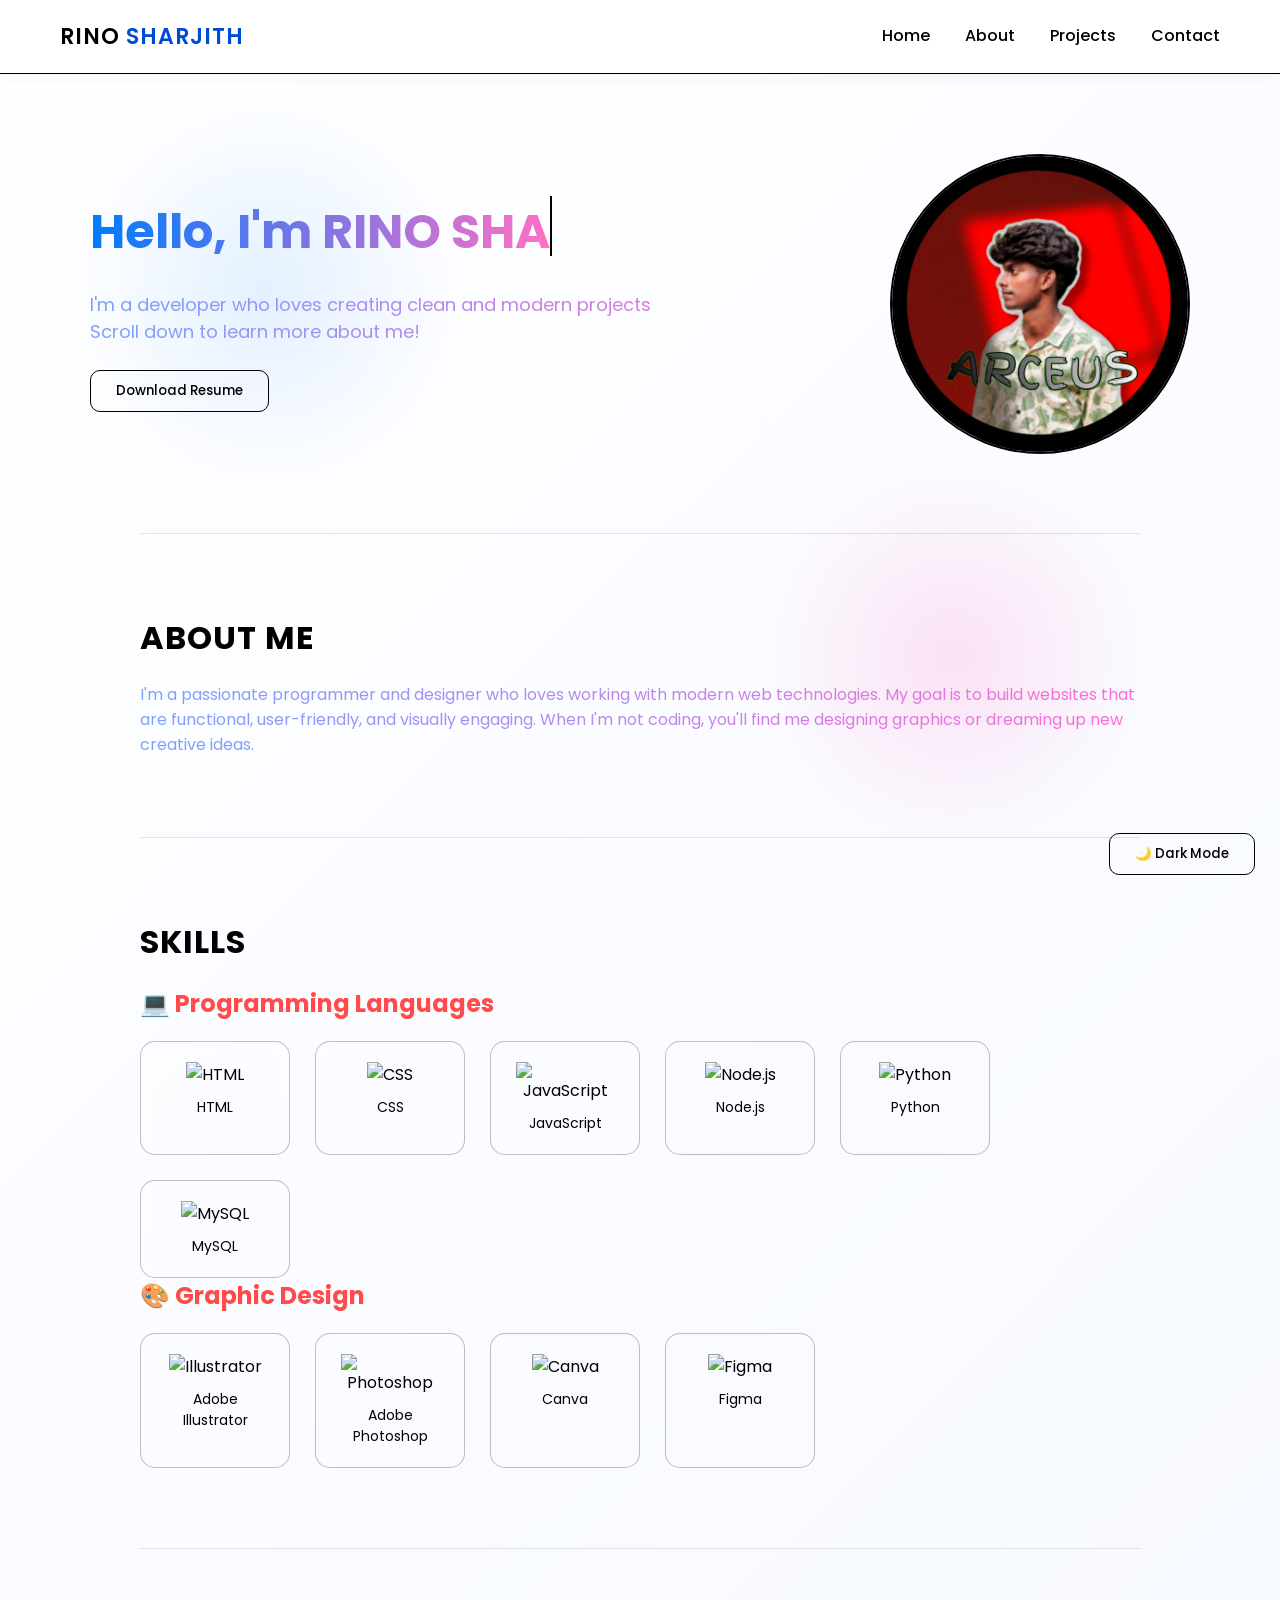
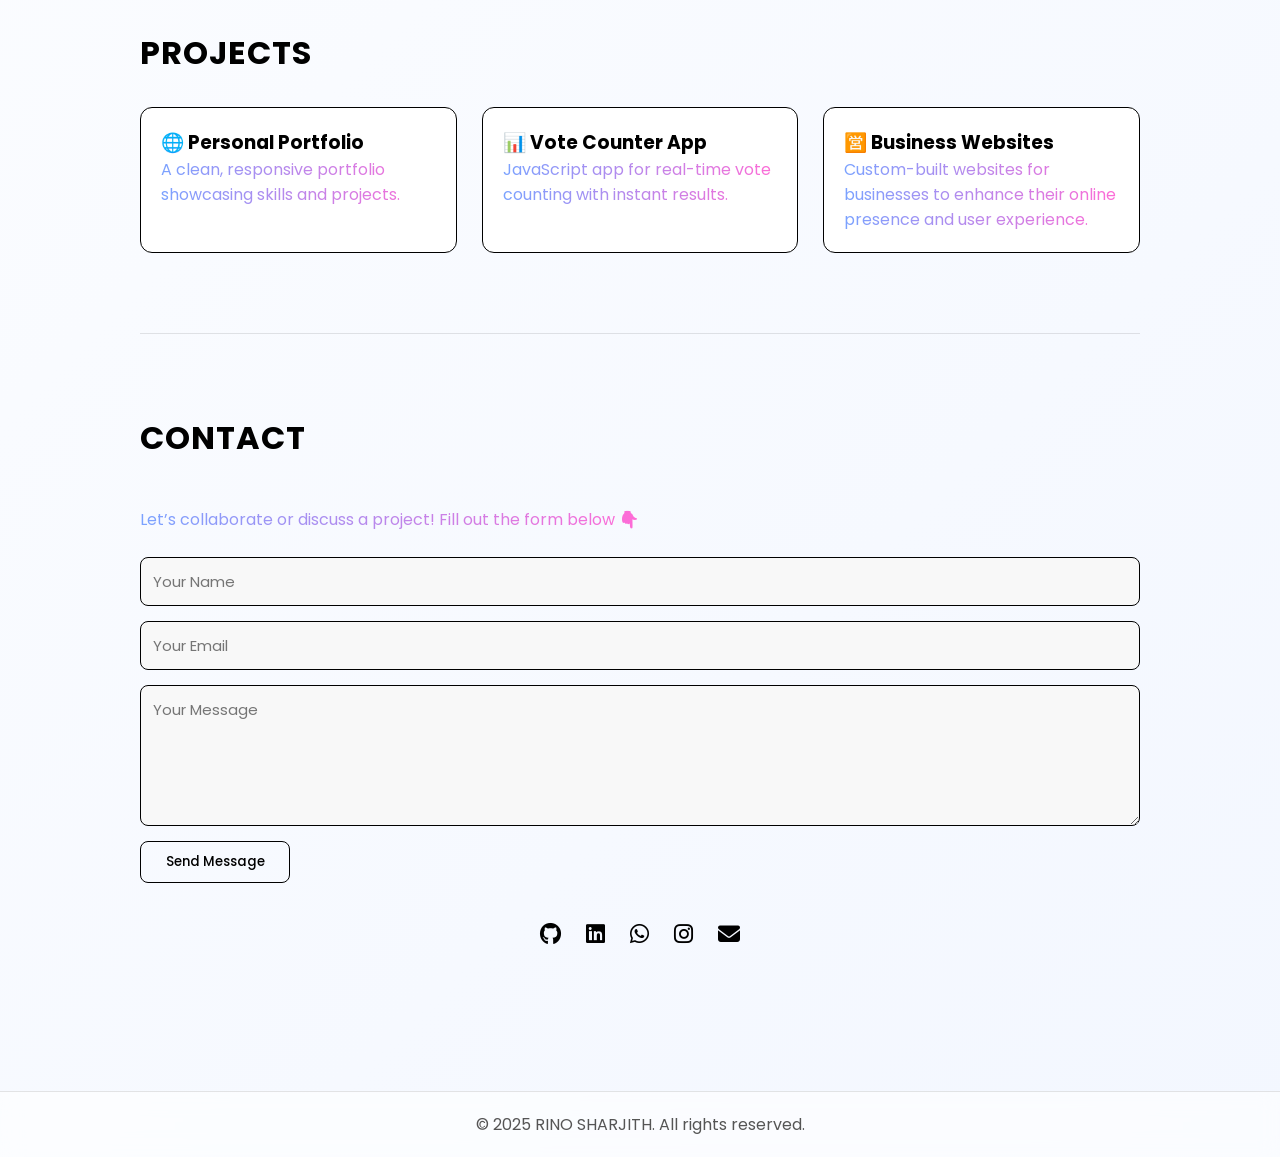
==== index.html @ 73c9d2d7 "pushing all the files in the portfolio" ====
<!DOCTYPE html>
<html lang="en">
<head>
  <meta charset="UTF-8" />
  <meta name="viewport" content="width=device-width, initial-scale=1.0" />
  <title>Rino Sharjith | Portfolio</title>

  <link rel="stylesheet" href="https://cdnjs.cloudflare.com/ajax/libs/font-awesome/6.6.0/css/all.min.css" />
  <link href="https://fonts.googleapis.com/css2?family=Poppins:wght@400;500;600&display=swap" rel="stylesheet">
  <link rel="stylesheet" href="style.css">

  <style>
   

  </style>
</head>

<body>

    <!-- NAVBAR -->

  <nav>
    <div class="logo">RINO <span style="color: rgb(0, 75, 214);">SHARJITH</span></div>
    <div class="nav-links" id="navLinks">
      <a href="#home">Home</a>
      <a href="#about">About</a>
      <a href="#projects">Projects</a>
      <a href="#contact">Contact</a>
    </div>
    <div class="hamburger" id="hamburger">
      <div></div><div></div><div></div>
    </div>
  </nav>

    <button id="themeToggle" class="cv-btn" style="position:fixed;bottom:25px;right:25px;z-index:2000;">
        🌙 Dark Mode
    </button>


    <!-- HERO -->

  <section id="home" class="fade-in">
    <div class="text-content">
      <h1><span class="typing"></span></h1>
      <p>I'm a developer who loves creating clean and modern projects<br>Scroll down to learn more about me!</p>
      <a href="Rino Resume .pdf" download>
        <button class="cv-btn">Download Resume</button>
      </a>
    </div>
    <div class="profile-container">

    </div>
    <div class="fade-in"></div>
        <img src="icon.jpg" alt="Profile" class="profile-img" />
    </div>

  </section>


    <!-- ABOUT -->

  <section id="about" class="fade-in">
    <h2>About Me</h2>
    <p>I'm a passionate programmer and designer who loves working with modern web technologies.  
      My goal is to build websites that are functional, user-friendly, and visually engaging.  
      When I'm not coding, you'll find me designing graphics or dreaming up new creative ideas.</p>
  </section>


    <!-- SKILLS SECTION -->

        <section class="fade-in">
            <h2>Skills</h2>


    <!-- Programming Languages -->

            <div class="skills-category">
                <h3>💻 Programming Languages</h3>
                <div class="skills-grid">
                <div class="skill bright-bg"><img src="https://cdn.jsdelivr.net/gh/devicons/devicon/icons/html5/html5-original.svg" alt="HTML"><span>HTML</span></div>
                <div class="skill bright-bg"><img src="https://cdn.jsdelivr.net/gh/devicons/devicon/icons/css3/css3-original.svg" alt="CSS"><span>CSS</span></div>
                <div class="skill bright-bg"><img src="https://cdn.jsdelivr.net/gh/devicons/devicon/icons/javascript/javascript-original.svg" alt="JavaScript"><span>JavaScript</span></div>
                <div class="skill bright-bg"><img src="https://cdn.jsdelivr.net/gh/devicons/devicon/icons/nodejs/nodejs-original.svg" alt="Node.js"><span>Node.js</span></div>
                <div class="skill bright-bg"><img src="https://cdn.jsdelivr.net/gh/devicons/devicon/icons/python/python-original.svg" alt="Python"><span>Python</span></div>
                <div class="skill bright-bg"><img src="https://cdn.jsdelivr.net/gh/devicons/devicon/icons/mysql/mysql-original.svg" alt="MySQL"><span>MySQL</span></div>
                </div>
            </div>


    <!-- Graphic Design -->

            <div class="skills-category">
                <h3>🎨 Graphic Design</h3>
                <div class="skills-grid">
                <div class="skill bright-bg"><img src="https://upload.wikimedia.org/wikipedia/commons/f/fb/Adobe_Illustrator_CC_icon.svg" alt="Illustrator"><span>Adobe Illustrator</span></div>
                <div class="skill bright-bg"><img src="https://upload.wikimedia.org/wikipedia/commons/a/af/Adobe_Photoshop_CC_icon.svg" alt="Photoshop"><span>Adobe Photoshop</span></div>
                <div class="skill bright-bg"><img src="https://img.icons8.com/fluency/48/canva.png" alt="Canva"><span>Canva</span></div>
                <div class="skill bright-bg"><img src="https://cdn.jsdelivr.net/gh/devicons/devicon/icons/figma/figma-original.svg" alt="Figma"><span>Figma</span></div>
                </div>
            </div>
        </section>


    <!-- PROJECTS -->

        <section id="projects" class="fade-in">
          <h2>Projects</h2>
          <div class="project-grid">
            <div class="project-card">
              <h3>🌐 Personal Portfolio</h3>
              <p>A clean, responsive portfolio showcasing skills and projects.</p>
            </div>
            <div class="project-card">
              <h3>📊 Vote Counter App</h3>
              <p>JavaScript app for real-time vote counting with instant results.</p>
            </div>
            <div class="project-card">
              <h3>🈺 Business Websites</h3>
              <p>Custom-built websites for businesses to enhance their online presence and user experience.</p>
            </div>
          </div>
        </section>  


    <!-- CONTACT -->

  <section id="contact" class="fade-in">
    <h2>Contact</h2>
    <p>Let’s collaborate or discuss a project! Fill out the form below 👇</p>
    <form class="contact-form" onsubmit="event.preventDefault(); alert('Message Sent!');">
      <input type="text" placeholder="Your Name" required />
      <input type="email" placeholder="Your Email" required />
      <textarea rows="5" placeholder="Your Message" required></textarea>
      <button type="submit">Send Message</button>
    </form>

    <div class="socials">
      <a href="https://github.com/rinosharjith05-eng" target="_blank"><i class="fab fa-github"></i></a>
      <a href="https://www.linkedin.com/in/rino-sharjith-r-79a07a329" target="_blank"><i class="fab fa-linkedin"></i></a>
      <a href="https://wa.me/qr/NE4AY3EOI32GA1" target="_blank"><i class="fab fa-whatsapp"></i></a>
      <a href="https://instagram.com/arceus_the_fire" target="_blank"><i class="fab fa-instagram"></i></a>
      <a href="mailto:rinosharjith05@gmail.com"><i class="fa-solid fa-envelope"></i></a>
    </div>
  </section>

  <footer>© 2025 RINO SHARJITH. All rights reserved.</footer>


    <!-- Typing Animation -->

  <script>
    const textArray = ["Hello, I'm RINO SHARJITH", "I'm a Web Developer", "I'm a Graphic Designer", "I'm a Creative Coder"];
    const typingElement = document.querySelector(".typing");
    let textIndex = 0, charIndex = 0;

    function typeText() {
      if (charIndex < textArray[textIndex].length) {
        typingElement.textContent += textArray[textIndex].charAt(charIndex);
        charIndex++;
        setTimeout(typeText, 100);
      } else setTimeout(eraseText, 1500);
    }

    function eraseText() {
      if (charIndex > 0) {
        typingElement.textContent = textArray[textIndex].substring(0, charIndex - 1);
        charIndex--;
        setTimeout(eraseText, 60);
      } else {
        textIndex = (textIndex + 1) % textArray.length;
        setTimeout(typeText, 100);
      }
    }

    document.addEventListener("DOMContentLoaded", () => setTimeout(typeText, 500));
  </script>


    <!-- Scroll Fade-in -->

  <script>
    const sections = document.querySelectorAll("section");
    const observer = new IntersectionObserver(entries => {
      entries.forEach(entry => {
        if (entry.isIntersecting) entry.target.classList.add("visible");
      });
    }, { threshold: 0.15 });
    sections.forEach(sec => observer.observe(sec));
  </script>


    <!-- Hamburger -->

  <script>
    const hamburger = document.getElementById('hamburger');
    const navLinks = document.getElementById('navLinks');
    hamburger.addEventListener('click', () => {
      hamburger.classList.toggle('active');
      navLinks.classList.toggle('active');
    });
  </script>

  <script>
      const themeToggle = document.getElementById("themeToggle");
      const body = document.body;

      // Load saved theme
      if (localStorage.getItem("theme") === "dark") {
          body.classList.add("dark-mode");
          themeToggle.textContent = "☀️ Light Mode";
      }

      themeToggle.addEventListener("click", () => {
          body.classList.toggle("dark-mode");
          const darkModeEnabled = body.classList.contains("dark-mode");
          themeToggle.textContent = darkModeEnabled ? "☀️ Light Mode" : "🌙 Dark Mode";
          localStorage.setItem("theme", darkModeEnabled ? "dark" : "light");
      });
  </script>
 <script>
  if (window.innerWidth <= 1024) {
    window.location.href = "mobile.html";
  }
</script>

</body>
</html>
---- style.css ----
/* ---------- Base Reset ---------- */
    * {
    margin: 0;
    padding: 0;
    box-sizing: border-box;
    font-family: "Poppins", sans-serif;
    scroll-behavior: smooth;
    }

    body {
    background: linear-gradient(135deg, #ffffff 0%, #f3f7ff 100%);
    color: #000;
    overflow-x: hidden;
    display: flex;
    flex-direction: column;
    align-items: center;
    }

    /* Floating aesthetic blobs */
    body::before, body::after {
    content: "";
    position: fixed;
    width: 400px;
    height: 400px;
    border-radius: 50%;
    z-index: -1;
    animation: moveBlob 12s ease-in-out infinite alternate;
    }
    body::before {
    background: radial-gradient(circle, rgba(0,123,255,0.1), transparent 70%);
    top: 10%;
    left: 5%;
    }
    body::after {
    background: radial-gradient(circle, rgba(255,0,150,0.1), transparent 70%);
    bottom: 5%;
    right: 10%;
    animation-delay: 4s;
    }
    @keyframes moveBlob {
    from { transform: translate(-20px, -10px) scale(1); }
    to { transform: translate(20px, 20px) scale(1.2); }
    }

    /* ---------- Navbar ---------- */
    nav {
    width: 100%;
    display: flex;
    justify-content: space-between;
    align-items: center;
    padding: 20px 60px;
    background-color: rgba(255, 255, 255, 0.85);
    border-bottom: 1px solid #000;
    position: sticky;
    top: 0;
    z-index: 1000;
    backdrop-filter: blur(12px);
    box-shadow: 0 2px 15px rgba(0,0,0,0.05);
    }

    .logo {
    font-size: 22px;
    font-weight: 600;
    letter-spacing: 1px;
    }

    .nav-links {
    display: flex;
    gap: 35px;
    }

    .nav-links a {
    position: relative;
    text-decoration: none;
    color: #000;
    font-weight: 500;
    transition: color 0.3s;
    padding-bottom: 3px;
    }

    .nav-links a::after {
    content: "";
    position: absolute;
    width: 0%;
    height: 2px;
    left: 0;
    bottom: 0;
    background-color: #000;
    transition: 0.3s;
    }

    .nav-links a:hover::after {
    width: 100%;
    }

    /* ---------- Hamburger Menu ---------- */
    .hamburger {
    display: none;
    flex-direction: column;
    cursor: pointer;
    width: 25px;
    height: 20px;
    justify-content: space-between;
    }

    .hamburger div {
    width: 100%;
    height: 3px;
    background-color: #000;
    transition: 0.4s;
    }

    .hamburger.active div:nth-child(1) {
    transform: rotate(45deg) translate(5px, 5px);
    }
    .hamburger.active div:nth-child(2) {
    opacity: 0;
    }
    .hamburger.active div:nth-child(3) {
    transform: rotate(-45deg) translate(5px, -5px);
    }

    /* ---------- Hero Section ---------- */
    #home {
    display: flex;
    align-items: center;
    justify-content: space-between;
    max-width: 1100px;
    margin: -1px;
    flex-wrap: wrap;
    }

    .text-content {
    flex: 1;
    min-width: 250px;
    }

    .text-content h1 {
    font-size: 48px;
    margin-bottom: 15px;
    min-height: 60px;
    }

    /* Animated Gradient Typing Text */
    .typing {
    background: linear-gradient(90deg, #007bff, #ff70c5, #007bff);
    background-clip: text;
    -webkit-text-fill-color: transparent;
    background-size: 200%;
    border-right: 2px solid #000;
    white-space: nowrap;
    overflow: hidden;
    height: 60px;
    display: inline-block;
    animation: blink 0.7s infinite, gradientMove 3s linear infinite;
    }

    @keyframes blink {
    50% { border-color: transparent; }
    }
    @keyframes gradientMove {
    0% { background-position: 0% 50%; }
    100% { background-position: 100% 50%; }
    }

    .text-content p {
    font-size: 18px;
    margin-bottom: 25px;
    color: #333;
    }

    .cv-btn {
    padding: 10px 25px;
    border: 1px solid #000;
    background: transparent;
    color: #000;
    cursor: pointer;
    transition: all 0.3s;
    font-weight: 500;
    border-radius: 10px;
    }

    .cv-btn:hover {
    background: #000;
    color: #fff;
    box-shadow: 0 0 20px rgba(0,0,0,0.2);
    transform: translateY(-3px);
    }

    /* ---------- Profile Image ---------- */
    .profile-img {
    width: 300px;
    height: 300px;
    object-fit: cover;
    border-radius: 50%;
    border: 2px solid #000;
    margin-left: 40px;
    position: relative;
    box-shadow: 0 0 25px rgba(255, 255, 255, 0.1);
    transition: all 0.4s ease;
    }

    .profile-img:hover {
    transform: rotateY(0deg) rotateX(0deg) scale(1.05);
    border-color: rgb(255, 251, 251);
    box-shadow:
        0 0 30px rgba(0, 8, 255, 0.5),
        0 0 60px rgba(105, 101, 101, 0.2),
        inset 0 0 25px rgba(126, 126, 126, 0.1);
    background: rgba(255, 233, 233, 0.1);
    }



    /* ---------- Section ---------- */
    section {
    padding: 80px 0;
    width: 90%;
    max-width: 1000px;
    border-top: 1px solid rgba(0,0,0,0.1);
    position: relative;
    opacity: 0;
    transform: translateY(20px);
    transition: all 0.8s ease;
    }
    section.visible {
    opacity: 1;
    transform: translateY(0);
    }

    section h2 {
    font-size: 32px;
    margin-bottom: 20px;
    text-transform: uppercase;
    letter-spacing: 1px;
    }

    /* ---------- Projects ---------- */
    .project-grid {
    display: grid;
    grid-template-columns: repeat(auto-fit, minmax(250px, 1fr));
    gap: 25px;
    margin-top: 30px;
    }

    .project-card {
    border: 1px solid #000;
    padding: 20px;
    border-radius: 12px;
    transition: all 0.3s ease;
    background: #fff;
    position: relative;
    overflow: hidden;
    }

    /* shimmer glass overlay */
    .project-card::before {
    content: "";
    position: absolute;
    top: 0;
    left: -100%;
    width: 60%;
    height: 100%;
    background: linear-gradient(120deg, rgba(255,255,255,0.2) 0%, rgba(255,255,255,0.6) 50%, rgba(255,255,255,0.2) 100%);
    transform: skewX(-25deg);
    transition: all 0.6s ease;
    }

    .project-card:hover::before {
    left: 150%;
    }

    .project-card:hover {
    transform: translateY(-5px) scale(1.02);
    background: #000;
    color: #fff;
    box-shadow: 0 0 25px rgba(0,0,0,0.2);
    }

    /* ---------- Contact ---------- */
    #contact {
    display: flex;
    flex-direction: column;
    align-items: flex-start;
    gap: 25px;
    }

    .contact-form {
    display: flex;
    flex-direction: column;
    gap: 15px;
    width: 100%;
    }

    .contact-form input,
    .contact-form textarea {
    width: 100%;
    padding: 12px;
    border: 1px solid #000;
    border-radius: 8px;
    outline: none;
    font-size: 15px;
    background: #f8f8f8;
    transition: all 0.3s;
    }

    .contact-form input:focus,
    .contact-form textarea:focus {
    background: #fff;
    box-shadow: 0 0 8px rgba(0, 0, 0, 0.1);
    }

    .contact-form button {
    width: 150px;
    padding: 10px;
    border: 1px solid #000;
    background: transparent;
    color: #000;
    cursor: pointer;
    transition: all 0.3s;
    font-weight: 500;
    border-radius: 8px;
    }

    .contact-form button:hover {
    background: #000;
    color: #fff;

    transform: translateY(-3px);
    }

    .socials {
    width: 100%;
    display: flex;
    justify-content: center;
    gap: 25px;
    margin-top: 10px;
    }

    .socials a {
    color: #000;
    font-size: 22px;
    transition: all 0.4s ease;
    }

    .socials a:hover {
    color: #000000;
    transform: translateY(-3px) scale(1.1);
    }

    footer {
    margin-top: 60px;
    padding: 20px;
    width: 100%;
    text-align: center;
    color: #555;
    border-top: 1px solid rgba(0,0,0,0.1);
    background: rgba(255,255,255,0.6);
    backdrop-filter: blur(10px);
    }

    /* ---------- Responsive ---------- */
    @media (max-width: 900px) {
    .nav-links {
    position: absolute;
    top: 70px;
    right: 0;
    width: 100%;
    background: #fff;
    flex-direction: column;
    align-items: center;
    gap: 20px;
    border-top: 1px solid #000;
    padding: 25px 0;
    display: none;
    }
    .nav-links.active { display: flex; }
    .hamburger { display: flex; }
    nav { padding: 15px 30px; }
    #home {
    flex-direction: column;
    text-align: center;
    }
    .profile-img {
    margin: 40px 0 0 0;
    width: 250px;
    height: 250px;
    }
    .text-content h1 { font-size: 36px; }
    }

    @media (max-width: 480px) {
    .text-content h1 { font-size: 30px; }
    .cv-btn { padding: 8px 20px; }
    .profile-img { width: 220px; height: 220px; }
    .project-card { padding: 15px; }
    }

    /* =========================
    SKILLS SECTION
    ========================= */

    .skills-category h3 {
    font-size: 24px;
    color: #ff4b4b;
    margin-bottom: 20px;
    }

    .skills-grid {
    display: flex;
    flex-wrap: wrap;
    gap: 25px;
    }

    .skill {
    background: rgb(255, 255, 255);
    border: 1px solid rgb(0, 0, 0);
    border-radius: 15px;
    padding: 20px 25px;
    width: 150px;
    text-align: center;
    transition: all 0.3s ease;
    backdrop-filter: blur(6px);
    }

    .skill img {
    width: 45px;
    height: 45px;
    margin-bottom: 10px;
    }

    .skill span {
    display: block;
    font-size: 14px;
    color: #000000;
    }

    .skill {
    position: relative;
    overflow: hidden;
    }

    .skill::before {
    content: "";
    position: absolute;
    top: 0;
    left: -75%;
    width: 50%;
    height: 100%;
    background: linear-gradient(
        120deg,
        transparent,
        rgba(255, 255, 255, 0.6),
        transparent
    );
    transform: skewX(-25deg);
    transition: all 0.7s ease;
    }

    .skill:hover::before {
    left: 125%;
    }


    .skill:hover {
    transform: translateY(-6px);
    border-color: #000;
    }

    /* Responsive */
    @media (max-width: 600px) {
    .skills-grid {
        justify-content: center;
    }
    .skill {
        width: 130px;
        padding: 15px;
    }
    .skills-category h3 {
        font-size: 20px;
    }
    }


    /* Fix visibility for light-colored design icons */
    .bright-bg {
    background: rgba(255, 255, 255, 0.15);
    border: 1px solid rgba(0, 0, 0, 0.25);
    }

    .bright-bg:hover {
    background: rgba(255, 255, 255, 0.25);
    border-color: rgb(0, 0, 0);
    }

    /* Tweak icon display for better clarity */
    .skill img {
    width: 45px;
    height: 45px;
    object-fit: contain;
    }

    /* =========================
    🌙 DARK MODE
    ========================= */
    body.dark-mode {
    background: linear-gradient(135deg, #0b0b0b 0%, #1a1a1a 100%);
    color: #0fb8ce;
    }

    body.dark-mode nav {
    background-color: rgba(20, 20, 20, 0.9);
    border-bottom: 1px solid #fff;
    }

    body.dark-mode .nav-links a {
    color: #f9f9f9;
    }

    body.dark-mode .nav-links a::after {
    background-color: #fff;
    }

    body.dark-mode .typing, p{
    background: linear-gradient(90deg, #7aa2ff, #ff6bd6, #7aa2ff);
    background-clip: text;
    -webkit-text-fill-color: transparent;
    background-size: 200%;

    }


    body.dark-mode .cv-btn,
    body.dark-mode .contact-form button {
    border-color: #fff;
    color: #fff;
    }

    body.dark-mode .cv-btn:hover,
    body.dark-mode .contact-form button:hover {
    background: #fff;
    color: #000;
    }

    body.dark-mode .project-card {
    background: #121212;
    color: #f9f9f9;
    border-color: #fff;
    }

    body.dark-mode .project-card:hover {
    background: #fff;
    color: #000;
    }

    body.dark-mode section {
    border-top: 1px solid rgba(255,255,255,0.1);
    }

    body.dark-mode footer {
    background: rgba(20,20,20,0.8);
    border-top: 1px solid rgba(255,255,255,0.1);
    color: #ccc;
    }

    body.dark-mode .skills-section {
    background: linear-gradient(180deg, #121212 0%, #1c1c1c 100%);
    }

    body.dark-mode .skill {
    background: rgba(255, 255, 255, 0.05);
    border-color: rgba(255, 255, 255, 0.1);
    }

    body.dark-mode .skill span {
    color: #fff;
    }

    body.dark-mode .contact-form input,
    body.dark-mode .contact-form textarea {
    background: #222;
    color: #fff;
    border-color: #555;
    }

    body.dark-mode .socials a {
    color: #fff;
    }
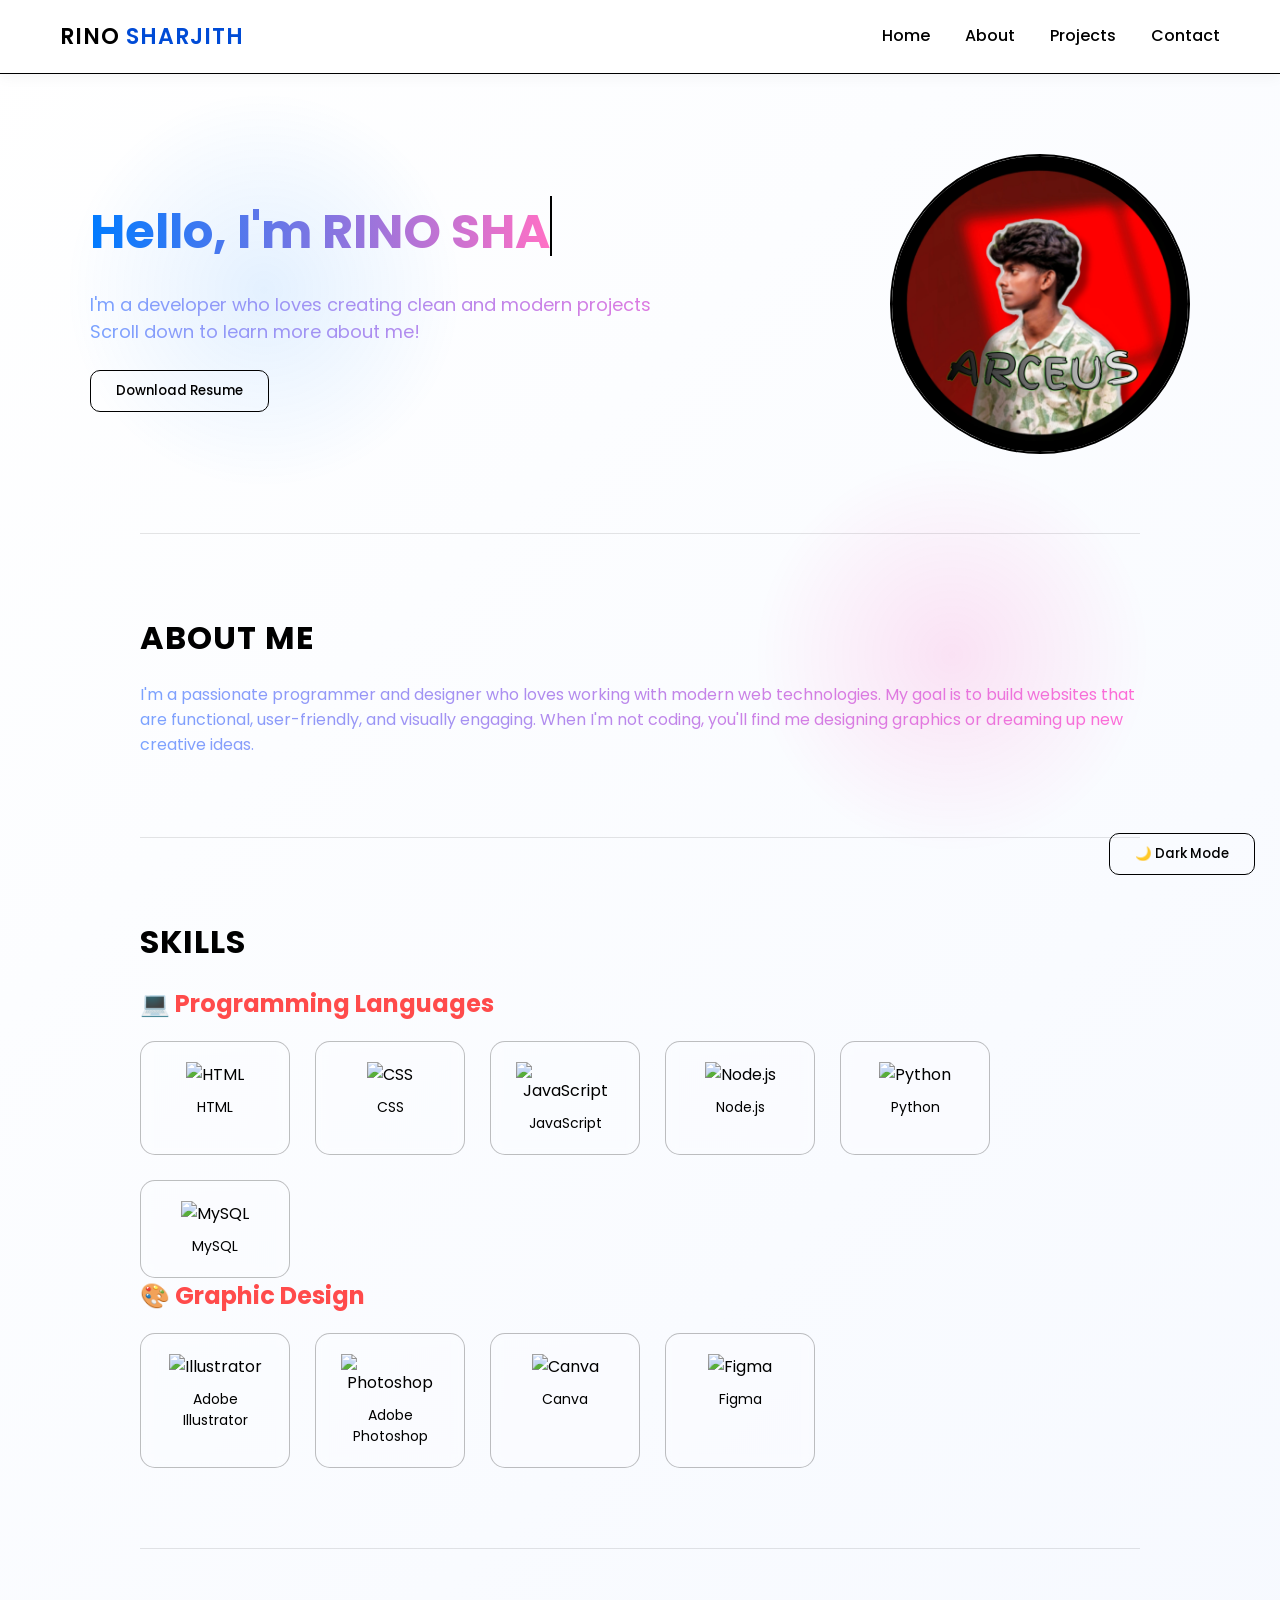
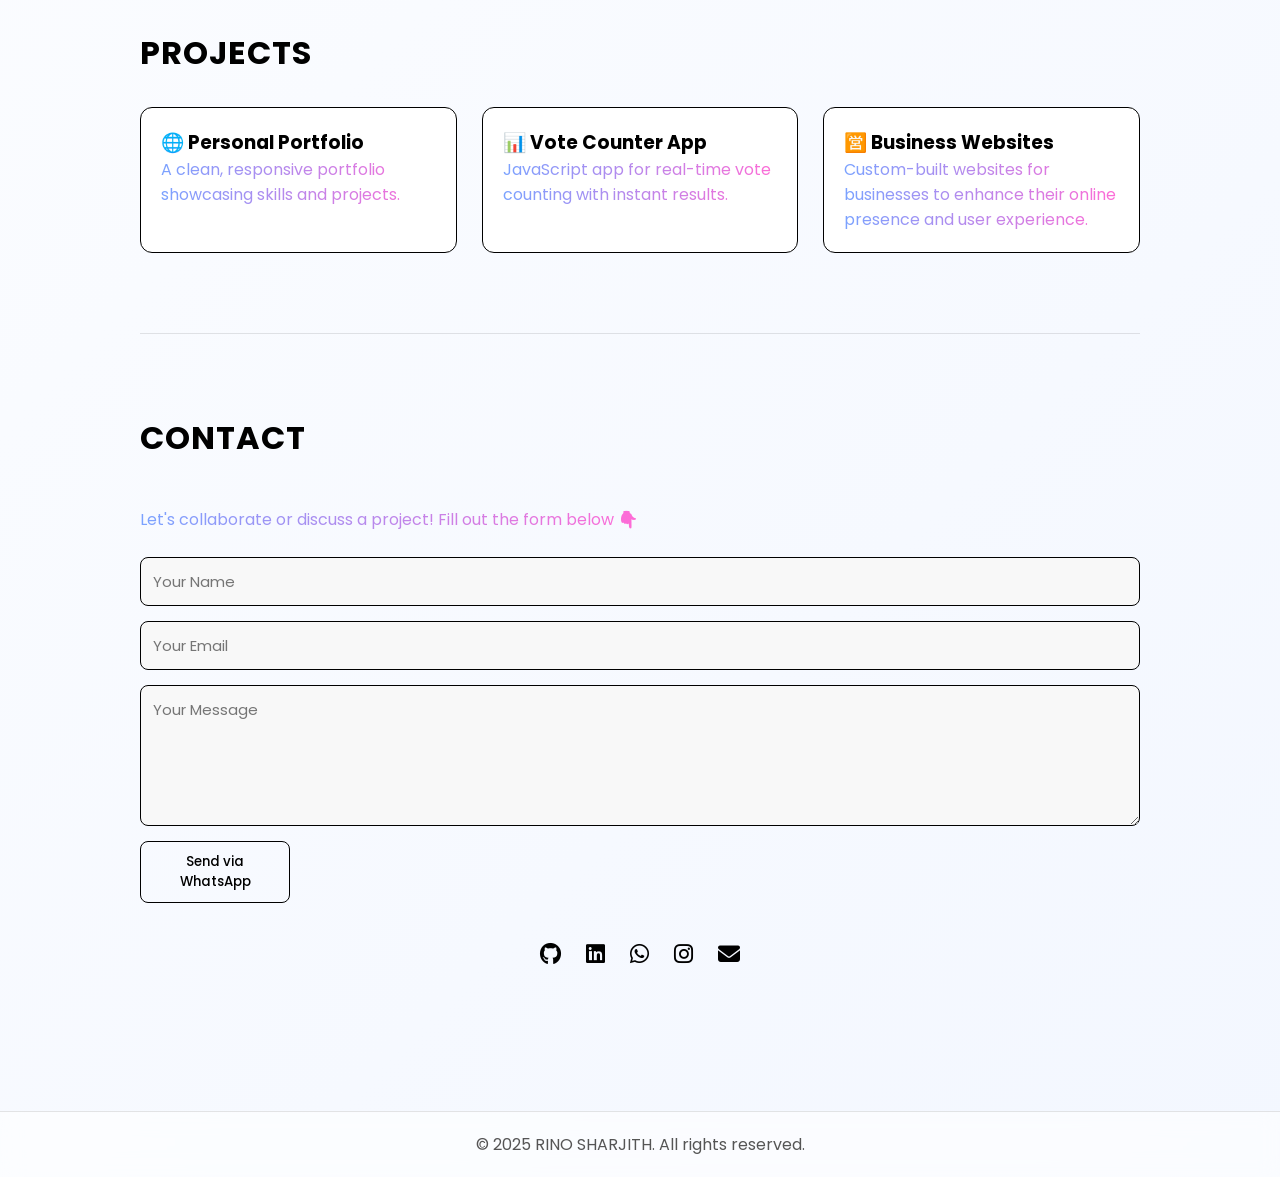
==== commit d239ea3c: "Updated the whatsapp contact system" ====
--- a/index.html
+++ b/index.html
@@ -127,12 +127,12 @@
 
   <section id="contact" class="fade-in">
     <h2>Contact</h2>
-    <p>Let’s collaborate or discuss a project! Fill out the form below 👇</p>
-    <form class="contact-form" onsubmit="event.preventDefault(); alert('Message Sent!');">
-      <input type="text" placeholder="Your Name" required />
-      <input type="email" placeholder="Your Email" required />
-      <textarea rows="5" placeholder="Your Message" required></textarea>
-      <button type="submit">Send Message</button>
+    <p>Let's collaborate or discuss a project! Fill out the form below 👇</p>
+    <form id="contactForm" class="contact-form">
+      <input type="text" name="name" placeholder="Your Name" required />
+      <input type="email" name="email" placeholder="Your Email" required />
+      <textarea name="message" rows="5" placeholder="Your Message" required></textarea>
+      <button type="submit" class="whatsapp-btn">Send via WhatsApp</button>
     </form>
 
     <div class="socials">
@@ -218,11 +218,31 @@
           localStorage.setItem("theme", darkModeEnabled ? "dark" : "light");
       });
   </script>
- <script>
-  if (window.innerWidth <= 1024) {
-    window.location.href = "mobile.html";
-  }
-</script>
+    <script>
+      (function(){
+        const form = document.getElementById('contactForm');
+        if (!form) return;
+        // Replace with your full international number (country code + number, no + or leading zeros)
+        const phone = '919361949941';
+        form.addEventListener('submit', function(e){
+          e.preventDefault();
+          const name = form.querySelector('input[name="name"]').value.trim();
+          const email = form.querySelector('input[name="email"]').value.trim();
+          const message = form.querySelector('textarea[name="message"]').value.trim();
+          const textParts = [];
+          if (name) textParts.push(`Name: ${name}`);
+          if (email) textParts.push(`Email: ${email}`);
+          if (message) textParts.push(`Message: ${message}`);
+          const text = textParts.join(' | ');
+          const url = `https://wa.me/919361949941?text=${encodeURIComponent(text)}`;
+          window.open(url, '_blank');
+        });
+      })();
+
+      if (window.innerWidth <= 1024) {
+        window.location.href = "mobile.html";
+      }
+    </script>
 
 </body>
 </html>
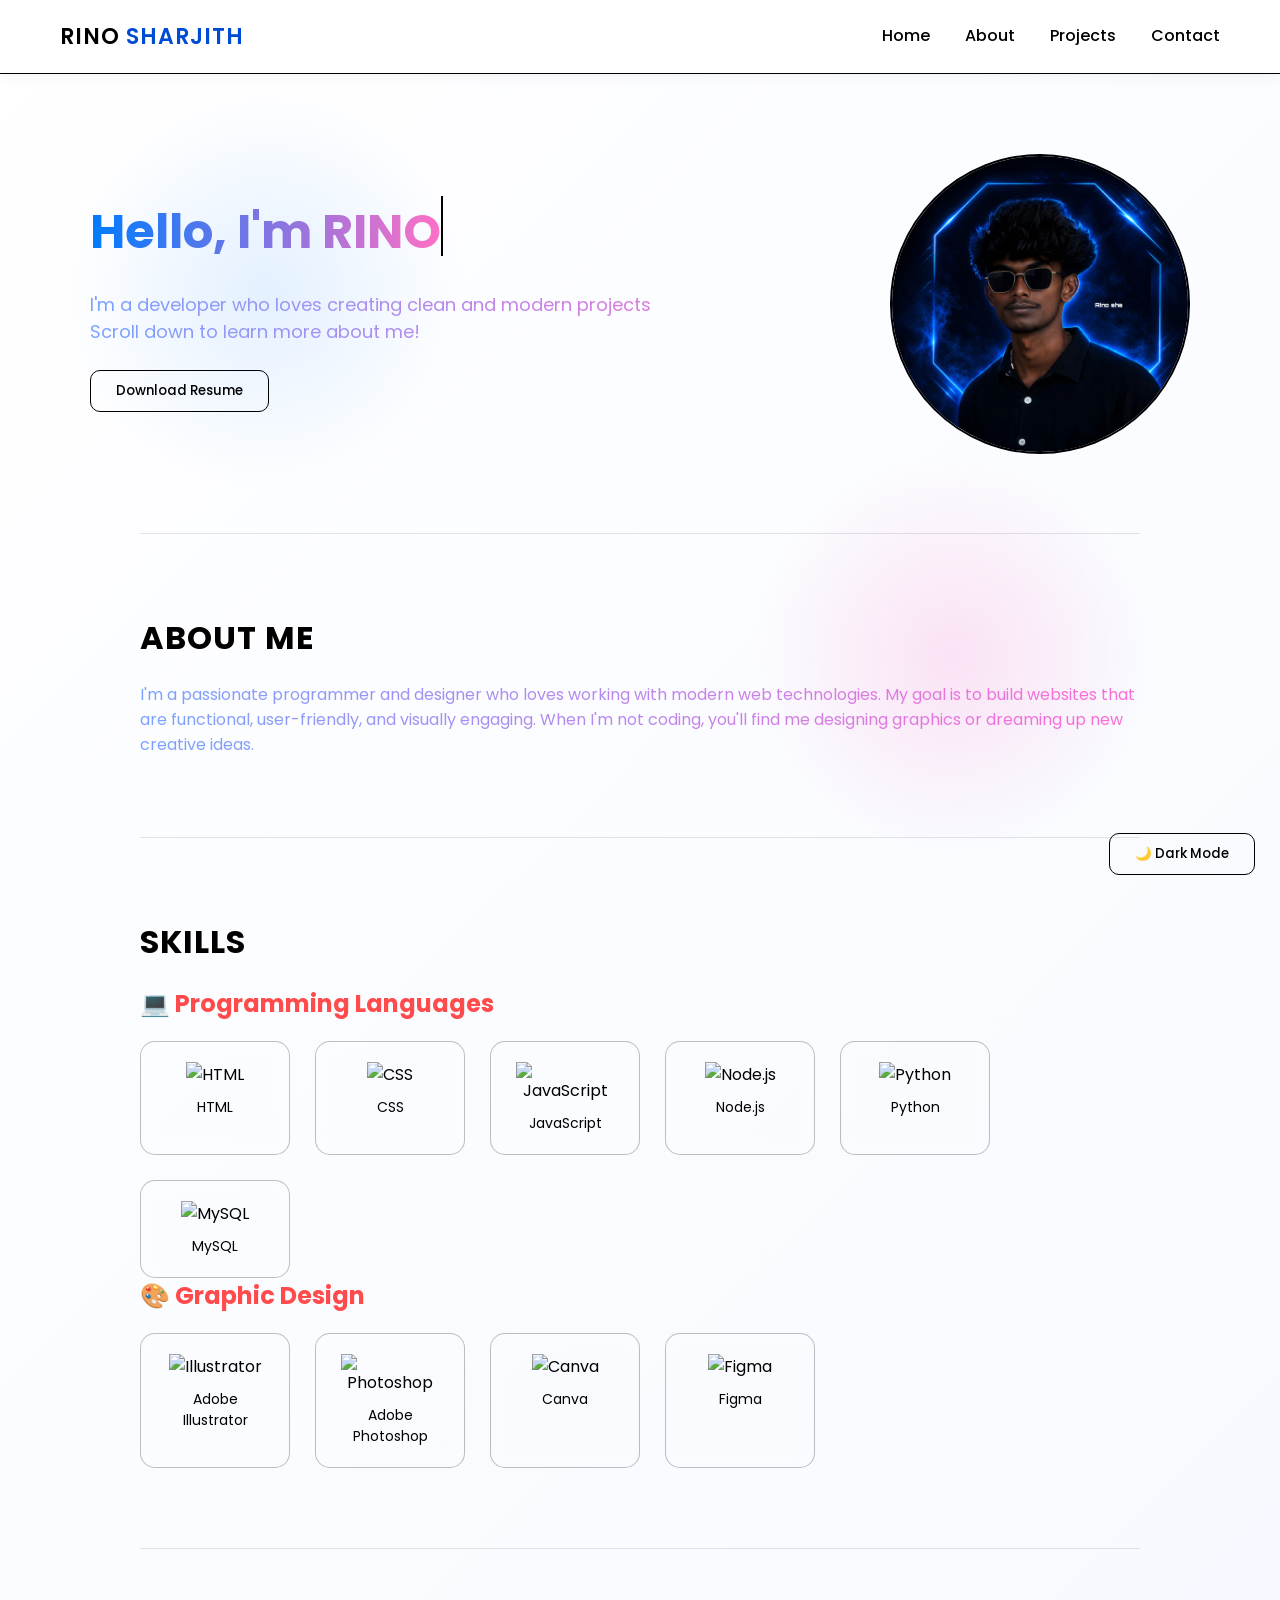
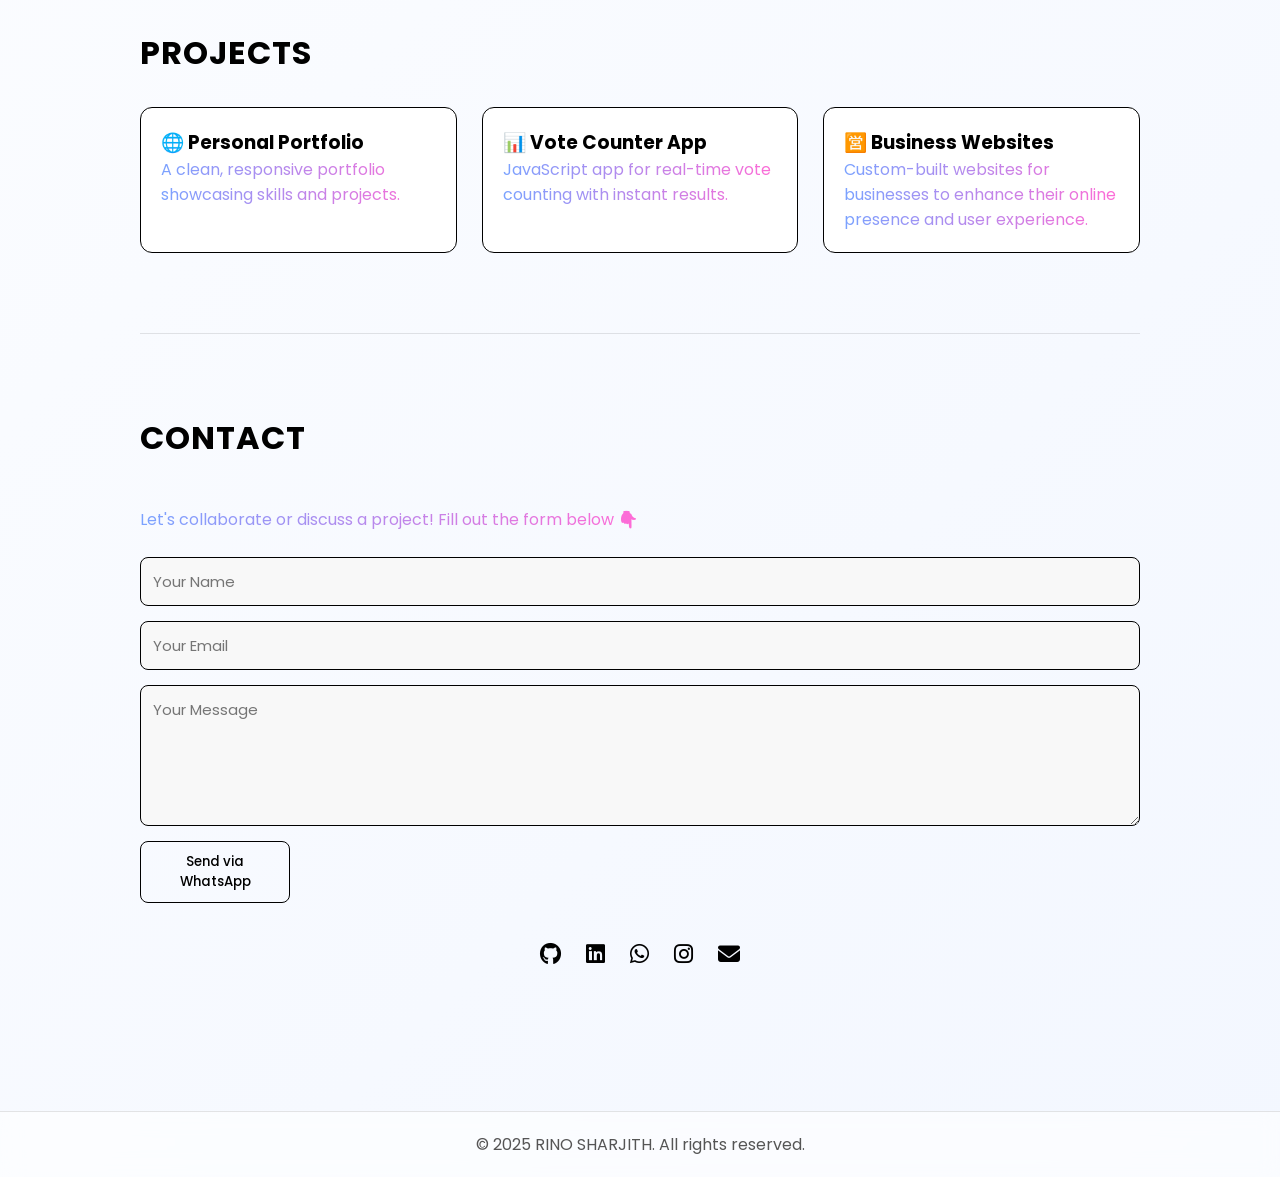
==== commit 02c7f082: "Update profile image source from icon.jpg to DP.jpeg" ====
--- a/index.html
+++ b/index.html
@@ -51,7 +51,7 @@
 
     </div>
     <div class="fade-in"></div>
-        <img src="icon.jpg" alt="Profile" class="profile-img" />
+        <img src="DP.jpeg" alt="Profile" class="profile-img" />
     </div>
 
   </section>
